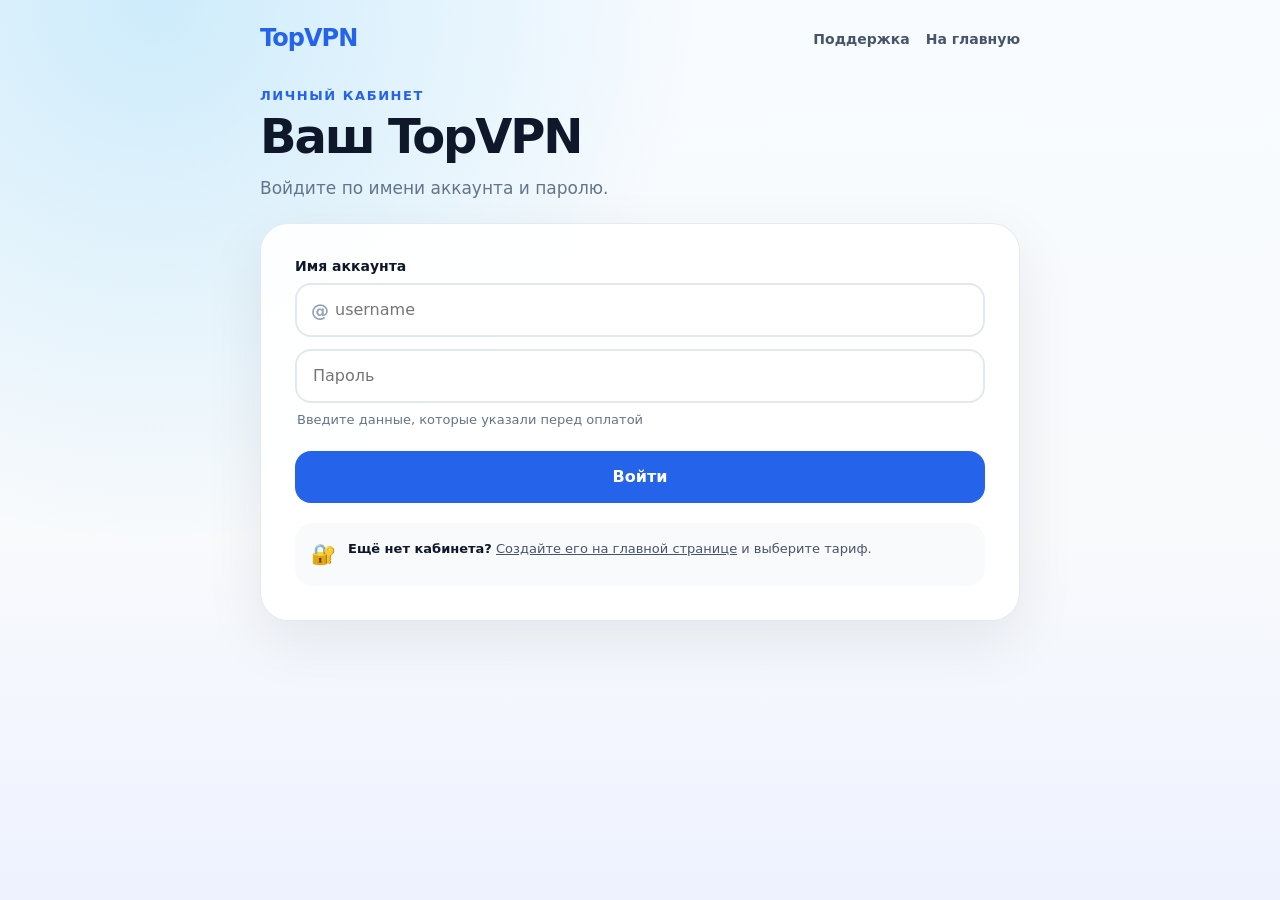
==== account/index.html @ 08527254 "Style platform download links as buttons" ====
<!doctype html>
<html lang="ru">
<head>
  <meta charset="UTF-8" />
  <meta name="viewport" content="width=device-width, initial-scale=1.0, viewport-fit=cover" />
  <meta name="description" content="Личный кабинет TopVPN" />
  <meta name="referrer" content="no-referrer" />
  <title>Личный кабинет — TopVPN</title>
  <style>
    :root {
      color-scheme: light;
      --blue: #2563eb;
      --blue-dark: #1d4ed8;
      --ink: #0f172a;
      --muted: #64748b;
      --line: #e2e8f0;
      --surface: #ffffff;
      --soft: #eff6ff;
      --success: #15803d;
      --danger: #b91c1c;
    }
    * { box-sizing: border-box; }
    html, body { margin: 0; min-height: 100%; }
    body {
      min-height: 100vh;
      background:
        radial-gradient(circle at 12% 0%, rgba(14,165,233,.18), transparent 34rem),
        linear-gradient(180deg, #f8fbff 0%, #f8fafc 60%, #eef2ff 100%);
      color: var(--ink);
      font-family: ui-sans-serif, system-ui, -apple-system, "Segoe UI", Roboto, Arial, sans-serif;
    }
    button, input { font: inherit; }
    a { color: inherit; }
    .shell { width: min(100% - 32px, 760px); margin: 0 auto; padding: 24px 0 48px; }
    .topbar { display: flex; align-items: center; justify-content: space-between; gap: 16px; margin-bottom: 36px; }
    .brand { color: var(--blue); font-size: 24px; font-weight: 900; text-decoration: none; letter-spacing: -.04em; }
    .home { color: #475569; font-size: 14px; font-weight: 700; text-decoration: none; }
    .home:hover { color: var(--blue); }
    .hero { margin-bottom: 20px; }
    .eyebrow { margin: 0 0 8px; color: var(--blue); font-size: 13px; font-weight: 800; text-transform: uppercase; letter-spacing: .12em; }
    h1 { margin: 0; font-size: clamp(32px, 8vw, 48px); line-height: 1.05; letter-spacing: -.045em; }
    .lead { max-width: 610px; margin: 14px 0 0; color: var(--muted); font-size: 17px; line-height: 1.6; }
    .card { padding: clamp(22px, 5vw, 34px); background: rgba(255,255,255,.92); border: 1px solid rgba(226,232,240,.9); border-radius: 28px; box-shadow: 0 20px 60px rgba(15,23,42,.08); }
    .hidden { display: none !important; }
    .field-label { display: block; margin-bottom: 9px; font-size: 14px; font-weight: 800; }
    .input-wrap { position: relative; }
    .at { position: absolute; left: 16px; top: 50%; transform: translateY(-50%); color: #94a3b8; font-size: 18px; font-weight: 800; }
    input {
      width: 100%; min-height: 54px; padding: 0 16px 0 38px; border: 2px solid var(--line); border-radius: 16px;
      background: #fff; color: var(--ink); outline: 0; transition: border-color .16s, box-shadow .16s;
    }
    input:focus { border-color: #60a5fa; box-shadow: 0 0 0 4px rgba(96,165,250,.15); }
    input[aria-invalid="true"] { border-color: #f87171; }
    input.password { margin-top: 12px; padding-left: 16px; }
    .hint { min-height: 22px; margin: 8px 2px 18px; color: var(--muted); font-size: 13px; line-height: 1.45; }
    .hint.success { color: var(--success); }
    .hint.error { color: var(--danger); }
    .button {
      display: inline-flex; min-height: 52px; align-items: center; justify-content: center; gap: 8px; border: 0; border-radius: 16px;
      padding: 0 22px; background: var(--blue); color: #fff; font-weight: 850; cursor: pointer; text-decoration: none;
      transition: transform .15s, background .15s, opacity .15s;
    }
    .button:hover { background: var(--blue-dark); transform: translateY(-1px); }
    .button:disabled { cursor: not-allowed; opacity: .48; transform: none; }
    .button.secondary { background: var(--soft); color: var(--blue-dark); }
    .button.secondary:hover { background: #dbeafe; }
    .button.ghost { min-height: 42px; padding: 0; background: transparent; color: var(--muted); font-size: 14px; }
    .button.ghost:hover { color: var(--ink); transform: none; }
    .wide { width: 100%; }
    .privacy { display: flex; gap: 12px; margin-top: 20px; padding: 16px; border-radius: 18px; background: #f8fafc; color: #475569; font-size: 13px; line-height: 1.55; }
    .privacy strong { color: var(--ink); }
    .privacy-icon { flex: 0 0 auto; font-size: 20px; }
    .account-head { display: flex; align-items: flex-start; justify-content: space-between; gap: 18px; margin-bottom: 28px; }
    .account-name { margin: 3px 0 4px; font-size: 30px; font-weight: 900; letter-spacing: -.035em; }
    .setup-guide { margin-bottom: 16px; background: linear-gradient(145deg, #eff6ff, #fff); }
    .setup-guide h2 { margin: 0 0 10px; font-size: 19px; }
    .setup-guide ol { margin: 0; padding-left: 22px; color: #475569; font-size: 14px; line-height: 1.7; }
    .setup-guide a { color: var(--blue-dark); font-weight: 800; }
    .setup-apps { margin: 0 0 12px; color: var(--muted); font-size: 14px; line-height: 1.6; }
    .setup-platforms { display: flex; flex-wrap: wrap; gap: 8px; margin: 10px 0 16px; }
    .setup-platforms a { display: inline-flex; align-items: center; min-height: 36px; padding: 0 13px; border: 1px solid #bfdbfe; border-radius: 999px; background: #eff6ff; color: var(--blue-dark); font-size: 13px; font-weight: 800; text-decoration: none; transition: background .15s, transform .15s; }
    .setup-platforms a:hover { background: #dbeafe; transform: translateY(-1px); }
    .status { display: inline-flex; align-items: center; gap: 7px; color: var(--success); font-size: 13px; font-weight: 800; }
    .status::before { content: ""; width: 8px; height: 8px; border-radius: 50%; background: #22c55e; box-shadow: 0 0 0 4px #dcfce7; }
    .grid { display: grid; grid-template-columns: repeat(2, 1fr); gap: 14px; }
    .panel { min-height: 150px; padding: 20px; border: 1px solid var(--line); border-radius: 20px; background: #fff; }
    .panel h2 { margin: 0 0 8px; font-size: 17px; }
    .panel p { margin: 0; color: var(--muted); font-size: 14px; line-height: 1.55; }
    .panel .button { margin-top: 18px; min-height: 44px; width: 100%; font-size: 14px; }
    .devices-panel { grid-column: 1 / -1; }
    .devices-head { display: flex; align-items: flex-start; justify-content: space-between; gap: 14px; margin-bottom: 18px; }
    .devices-head .button { width: auto; margin: 0; }
    .device-list { display: grid; gap: 12px; }
    .device-card { padding: 18px; border: 1px solid var(--line); border-radius: 18px; background: #f8fafc; }
    .device-title { display: flex; align-items: center; justify-content: space-between; gap: 12px; }
    .device-title strong { font-size: 17px; }
    .device-actions { display: flex; flex-wrap: wrap; gap: 8px; margin-top: 14px; }
    .device-actions .button { width: auto; min-height: 40px; margin: 0; padding: 0 14px; }
    .device-actions .danger { background: #fee2e2; color: var(--danger); }
    .device-actions .danger:hover { background: #fecaca; }
    .device-form { display: flex; gap: 10px; margin: 14px 0 18px; }
    .device-form input { min-height: 48px; padding: 0 14px; }
    .device-form .button { flex: 0 0 auto; width: auto; min-height: 48px; margin: 0; }
    .inline-form { margin-top: 14px; }
    .inline-form input { min-height: 46px; margin-top: 9px; padding: 0 14px; }
    .inline-form .button { margin-top: 10px; }
    .empty { grid-column: 1 / -1; min-height: 180px; display: flex; flex-direction: column; align-items: center; justify-content: center; text-align: center; background: linear-gradient(145deg, #fff, #f8fbff); }
    .empty-icon { margin-bottom: 12px; font-size: 30px; }
    .actions { display: flex; flex-wrap: wrap; gap: 10px; margin-top: 16px; }
    .toast { position: fixed; left: 50%; bottom: 24px; z-index: 10; transform: translate(-50%, 20px); padding: 12px 16px; border-radius: 14px; background: #0f172a; color: #fff; font-size: 14px; font-weight: 700; opacity: 0; pointer-events: none; transition: .2s; }
    .toast.show { opacity: 1; transform: translate(-50%, 0); }
    .loader { width: 30px; height: 30px; margin: 44px auto; border: 3px solid #dbeafe; border-top-color: var(--blue); border-radius: 50%; animation: spin .8s linear infinite; }
    @keyframes spin { to { transform: rotate(360deg); } }
    @media (max-width: 620px) {
      .shell { width: min(100% - 24px, 760px); padding-top: 18px; }
      .topbar { margin-bottom: 30px; }
      .card { border-radius: 24px; }
      .grid { grid-template-columns: 1fr; }
      .account-head { display: block; }
      .account-head .button { margin-top: 16px; width: 100%; }
      .devices-head, .device-form { display: block; }
      .devices-head .button, .device-form .button { width: 100%; margin-top: 10px; }
    }
  </style>
</head>
<body>
  <main class="shell">
    <nav class="topbar">
      <a class="brand" href="/">TopVPN</a>
      <div><a class="home" href="/support/" style="margin-right:16px">Поддержка</a><a class="home" href="/">На главную</a></div>
    </nav>

    <section class="hero">
      <p class="eyebrow">Личный кабинет</p>
      <h1 id="pageTitle">Ваш TopVPN</h1>
      <p class="lead" id="pageLead">Войдите по имени аккаунта и паролю.</p>
    </section>

    <section class="card" id="loadingView" aria-label="Загрузка">
      <div class="loader"></div>
    </section>

    <section class="card hidden" id="registerView">
      <form id="registerForm" novalidate>
        <label class="field-label" for="username">Имя аккаунта</label>
        <div class="input-wrap">
          <span class="at">@</span>
          <input id="username" name="username" type="text" inputmode="text" autocomplete="username"
                 minlength="3" maxlength="24" spellcheck="false" placeholder="username"
                 aria-describedby="usernameHint" />
        </div>
        <input class="password" id="password" name="password" type="password" autocomplete="current-password"
               minlength="8" maxlength="128" placeholder="Пароль" aria-describedby="usernameHint" />
        <div class="hint" id="usernameHint">Введите данные, которые указали перед оплатой</div>
        <button class="button wide" id="createButton" type="submit">Войти</button>
      </form>
      <div class="privacy">
        <span class="privacy-icon">🔐</span>
        <div><strong>Ещё нет кабинета?</strong> <a href="/#registration">Создайте его на главной странице</a> и выберите тариф.</div>
      </div>
    </section>

    <section class="card hidden" id="accountView">
      <div class="account-head">
        <div>
          <div class="status">Кабинет активен</div>
          <div class="account-name" id="accountName"></div>
        </div>
        <a class="button secondary" href="/#registration">Купить или продлить</a>
      </div>

      <section class="panel setup-guide" aria-labelledby="setupGuideTitle">
        <h2 id="setupGuideTitle">Как подключиться</h2>
        <p class="setup-apps">Выберите платформу, чтобы открыть страницу приложения:</p>
        <nav class="setup-platforms" aria-label="Скачать приложение для платформы">
          <a href="https://apps.apple.com/app/defaultvpn/id6744725017" target="_blank" rel="noopener">iPhone / iPad</a>
          <a href="https://play.google.com/store/apps/details?id=org.amnezia.vpn" target="_blank" rel="noopener">Android</a>
          <a href="https://github.com/amnezia-vpn/amnezia-client/releases/latest" target="_blank" rel="noopener">Windows</a>
          <a href="https://github.com/amnezia-vpn/amnezia-client/releases/latest" target="_blank" rel="noopener">macOS</a>
          <a href="https://github.com/amnezia-vpn/amnezia-client/releases/latest" target="_blank" rel="noopener">Linux</a>
        </nav>
        <ol>
          <li>Установите приложение для своего устройства по ссылке выше.</li>
          <li>В карточке подключения нажмите «Скопировать ключ».</li>
          <li>В приложении добавьте подключение по ключу, вставьте ссылку <code>vpn://</code> и нажмите «Подключить».</li>
        </ol>
      </section>

      <div class="grid">
        <div class="panel empty" id="subscriptionsPanel">
          <div class="empty-icon">🛡️</div>
          <h2>Подключений пока нет</h2>
          <p>После покупки здесь появятся срок подписки, трафик и кнопка подключения.</p>
        </div>
        <div class="panel">
          <h2>Безопасность</h2>
          <p>Измените пароль для входа в личный кабинет.</p>
          <button class="button secondary" id="changePasswordButton" type="button">Изменить пароль</button>
          <form class="inline-form hidden" id="passwordForm">
            <input id="currentPassword" type="password" autocomplete="current-password" placeholder="Текущий пароль" required />
            <input id="newPassword" type="password" autocomplete="new-password" minlength="8" maxlength="128" placeholder="Новый пароль — от 8 символов" required />
            <input id="confirmPassword" type="password" autocomplete="new-password" minlength="8" maxlength="128" placeholder="Повторите новый пароль" required />
            <button class="button" id="savePasswordButton" type="submit">Сохранить пароль</button>
          </form>
        </div>
        <div class="panel">
          <h2>Доступ к кабинету</h2>
          <p>Для входа с другого устройства используйте имя аккаунта и пароль.</p>
        </div>
      </div>

      <div class="actions">
        <button class="button ghost" id="forgetButton" type="button">Выйти на этом устройстве</button>
      </div>
    </section>
  </main>

  <div class="toast" id="toast" role="status" aria-live="polite"></div>

  <script>
  (function () {
    "use strict";

    var API = location.hostname === "gotopvpn.github.io" ? "https://topvpn.site/api/account/v1" : "/api/account/v1";
    var TOKEN_KEY = "topvpn_account_token";
    var token = "";
    var loadingView = document.getElementById("loadingView");
    var registerView = document.getElementById("registerView");
    var accountView = document.getElementById("accountView");
    var usernameInput = document.getElementById("username");
    var passwordInput = document.getElementById("password");
    var usernameHint = document.getElementById("usernameHint");
    var loginButton = document.getElementById("createButton");

    function normalizeUsername(value) { return String(value || "").trim().toLowerCase(); }
    function setView(view) {
      loadingView.classList.toggle("hidden", view !== "loading");
      registerView.classList.toggle("hidden", view !== "register");
      accountView.classList.toggle("hidden", view !== "account");
    }
    function setHint(text, state) {
      usernameHint.textContent = text;
      usernameHint.className = "hint" + (state ? " " + state : "");
    }
    function toast(message) {
      var el = document.getElementById("toast");
      el.textContent = message;
      el.classList.add("show");
      window.clearTimeout(toast.timer);
      toast.timer = window.setTimeout(function () { el.classList.remove("show"); }, 2500);
    }
    async function request(path, options) {
      var response = await fetch(API + path, options || {});
      var data = {};
      try { data = await response.json(); } catch (_) {}
      if (!response.ok) {
        var error = new Error(data.message || data.error || "request_failed");
        error.status = response.status;
        error.code = data.error;
        throw error;
      }
      return data;
    }
    function renderAccount(account) {
      document.getElementById("pageTitle").textContent = "Ваш TopVPN";
      document.getElementById("pageLead").textContent = "Управляйте подключениями и подпиской в одном месте.";
      document.getElementById("accountName").textContent = "@" + account.username;
      renderDevices(account);
      setView("account");
    }
    function renderDevices(account) {
      var panel = document.getElementById("subscriptionsPanel");
      var devices = account.devices || [];
      var limit = account.deviceLimit || 5;
      var activeSubscription = Number(account.subscriptionExpiresAt || 0) > Date.now() / 1000;
      panel.className = "panel devices-panel";
      panel.innerHTML = "";
      var head = document.createElement("div");
      head.className = "devices-head";
      var heading = document.createElement("div");
      var title = document.createElement("h2"); title.textContent = "Мои подключения";
      var counter = document.createElement("p"); counter.textContent = devices.length + " из " + limit + " подключений";
      heading.append(title, counter);
      var addButton = document.createElement("button");
      addButton.className = "button secondary"; addButton.type = "button"; addButton.textContent = "+ Добавить подключение";
      addButton.disabled = devices.length >= limit || !activeSubscription;
      head.append(heading, addButton); panel.appendChild(head);

      var form = document.createElement("form"); form.className = "device-form hidden";
      var input = document.createElement("input"); input.maxLength = 40; input.required = true; input.placeholder = "Например, Домашний MacBook";
      var save = document.createElement("button"); save.className = "button"; save.type = "submit"; save.textContent = "Создать";
      form.append(input, save); panel.appendChild(form);
      addButton.addEventListener("click", function () { form.classList.toggle("hidden"); if (!form.classList.contains("hidden")) input.focus(); });
      form.addEventListener("submit", async function (event) {
        event.preventDefault(); var name = input.value.trim(); if (!name) return;
        save.disabled = true; save.textContent = "Создаём…";
        try {
          var data = await request("/devices", {method:"POST",headers:{"Authorization":"Bearer "+token,"Content-Type":"application/json"},body:JSON.stringify({name:name})});
          renderAccount(data.account); toast("Подключение создано");
        } catch (error) { toast(error.message || "Не удалось создать подключение"); }
        finally { save.disabled = false; save.textContent = "Создать"; }
      });

      if (!activeSubscription) {
        var notice = document.createElement("p"); notice.textContent = "Подписка не активна. Оплатите или продлите её, чтобы создавать подключения."; panel.appendChild(notice);
      }
      if (!devices.length) {
        var empty = document.createElement("p"); empty.textContent = activeSubscription ? "Создайте первое подключение." : "После оплаты здесь появится первое подключение."; panel.appendChild(empty); return;
      }
      var list = document.createElement("div"); list.className = "device-list"; panel.appendChild(list);
      devices.forEach(function (device) { list.appendChild(deviceCard(device)); });
    }
    function deviceCard(device) {
      var card = document.createElement("article"); card.className = "device-card";
      var row = document.createElement("div"); row.className = "device-title";
      var name = document.createElement("strong"); name.textContent = device.name;
      var state = document.createElement("span"); state.className = "status"; state.textContent = device.status === "active" ? "Активно" : "Приостановлено";
      row.append(name, state); card.appendChild(row);
      var expiry = document.createElement("p");
      expiry.textContent = device.expiresAt ? "Доступ до " + new Date(device.expiresAt * 1000).toLocaleDateString("ru-RU", {day:"numeric",month:"long",year:"numeric"}) : "Срок пока не задан";
      card.appendChild(expiry);
      var actions = document.createElement("div"); actions.className = "device-actions";
      if (device.vpnLink) actions.appendChild(actionButton("Скопировать ключ", function () { copyText(device.vpnLink, "Ключ скопирован"); }));
      if (device.config) actions.appendChild(actionButton("Скачать файл", function () { downloadConfig(device.config, device.name); }));
      var rename = actionButton("Переименовать", function () { showRenameForm(card, device); }); rename.classList.add("secondary"); actions.appendChild(rename);
      var remove = actionButton("Удалить", async function () {
        if (!window.confirm("Удалить подключение «" + device.name + "»? Этот ключ перестанет работать.")) return;
        remove.disabled = true;
        try { var data = await request("/devices/"+encodeURIComponent(device.id),{method:"DELETE",headers:{"Authorization":"Bearer "+token}}); renderAccount(data.account); toast("Подключение удалено"); }
        catch (error) { remove.disabled = false; toast(error.message || "Не удалось удалить подключение"); }
      }); remove.classList.add("danger"); actions.appendChild(remove);
      card.appendChild(actions); return card;
    }
    function actionButton(label, handler) {
      var button = document.createElement("button"); button.className = "button secondary"; button.type = "button"; button.textContent = label; button.addEventListener("click", handler); return button;
    }
    function showRenameForm(card, device) {
      if (card.querySelector(".rename-form")) return;
      var form = document.createElement("form"); form.className = "device-form rename-form";
      var input = document.createElement("input"); input.value = device.name; input.maxLength = 40; input.required = true;
      var save = document.createElement("button"); save.className = "button"; save.type = "submit"; save.textContent = "Сохранить";
      form.append(input, save); card.appendChild(form); input.focus(); input.select();
      form.addEventListener("submit", async function (event) {
        event.preventDefault(); save.disabled = true;
        try { var data = await request("/devices/"+encodeURIComponent(device.id),{method:"PATCH",headers:{"Authorization":"Bearer "+token,"Content-Type":"application/json"},body:JSON.stringify({name:input.value.trim()})}); renderAccount(data.account); toast("Название сохранено"); }
        catch (error) { save.disabled = false; toast(error.message || "Не удалось переименовать подключение"); }
      });
    }
    async function copyText(value, successMessage) {
      try {
        await navigator.clipboard.writeText(value);
        toast(successMessage);
      } catch (_) {
        window.prompt("Скопируйте ключ", value);
      }
    }
    function downloadConfig(config, name) {
      var blob = new Blob([config], { type: "text/plain;charset=utf-8" });
      var url = URL.createObjectURL(blob);
      var link = document.createElement("a");
      link.href = url;
      link.download = "TopVPN-" + String(name || "connection").replace(/[^a-zA-Z0-9а-яА-ЯёЁ_-]+/g, "-") + ".conf";
      document.body.appendChild(link);
      link.click();
      link.remove();
      URL.revokeObjectURL(url);
    }
    async function loadAccount() {
      try {
        var data = await request("/account", { headers: { "Authorization": "Bearer " + token } });
        renderAccount(data.account);
        checkReturnedPayment();
      } catch (error) {
        if (error.status === 401) localStorage.removeItem(TOKEN_KEY);
        token = "";
        history.replaceState(null, "", "/account/");
        setView("register");
        setHint(error.status === 401 ? "Сессия закончилась. Войдите снова" : "Не удалось связаться с сервером", "error");
      }
    }
    document.getElementById("registerForm").addEventListener("submit", async function (event) {
      event.preventDefault();
      var username = normalizeUsername(usernameInput.value);
      if (!username || passwordInput.value.length < 8) {
        setHint("Введите имя аккаунта и пароль не короче 8 символов", "error");
        return;
      }
      loginButton.disabled = true;
      loginButton.textContent = "Входим…";
      try {
        var data = await request("/sessions", {
          method: "POST", headers: { "Content-Type": "application/json" },
          body: JSON.stringify({ username: username, password: passwordInput.value })
        });
        token = data.token;
        localStorage.setItem(TOKEN_KEY, token);
        renderAccount(data.account);
        checkReturnedPayment();
      } catch (_) {
        setHint("Неверное имя аккаунта или пароль", "error");
      } finally {
        loginButton.disabled = false;
        loginButton.textContent = "Войти";
      }
    });
    async function checkReturnedPayment() {
      var params = new URLSearchParams(window.location.search);
      var paymentId = params.get("payment");
      if (!paymentId || !token) return;
      try {
        var data = await request("/payments/" + encodeURIComponent(paymentId), { headers: { "Authorization": "Bearer " + token } });
        var labels = { paid: "Тестовая оплата прошла", created: "Ожидаем тестовую оплату", processing: "Тестовая оплата обрабатывается", expired: "Время оплаты истекло", canceled: "Оплата отменена" };
        toast(labels[data.payment.status] || "Статус оплаты: " + data.payment.status);
        if (data.payment.fulfilled) {
          var refreshed = await request("/account", { headers: { "Authorization": "Bearer " + token } });
          renderAccount(refreshed.account);
        }
      } catch (_) {
        toast("Не удалось проверить статус оплаты");
      }
      history.replaceState(null, "", "/account/");
    }
    async function changePassword(event) {
      event.preventDefault();
      var currentPassword = document.getElementById("currentPassword");
      var newPassword = document.getElementById("newPassword");
      var confirmPassword = document.getElementById("confirmPassword");
      if (newPassword.value.length < 8) { toast("Новый пароль должен содержать не менее 8 символов"); return; }
      if (newPassword.value !== confirmPassword.value) { toast("Новые пароли не совпадают"); return; }
      var button = document.getElementById("savePasswordButton");
      button.disabled = true;
      button.textContent = "Сохраняем…";
      try {
        await request("/account/password", {
          method: "PATCH", headers: { "Authorization": "Bearer " + token, "Content-Type": "application/json" },
          body: JSON.stringify({ currentPassword: currentPassword.value, newPassword: newPassword.value })
        });
        document.getElementById("passwordForm").reset();
        document.getElementById("passwordForm").classList.add("hidden");
        toast("Пароль изменён");
      } catch (error) {
        toast(error.code === "invalid_current_password" ? "Неверный текущий пароль" : (error.message || "Не удалось изменить пароль"));
      } finally {
        button.disabled = false;
        button.textContent = "Сохранить пароль";
      }
    }
    document.getElementById("changePasswordButton").addEventListener("click", function () {
      document.getElementById("passwordForm").classList.toggle("hidden");
    });
    document.getElementById("passwordForm").addEventListener("submit", changePassword);
    document.getElementById("forgetButton").addEventListener("click", function () {
      localStorage.removeItem(TOKEN_KEY);
      token = "";
      history.replaceState(null, "", "/account/");
      window.location.reload();
    });
    token = localStorage.getItem(TOKEN_KEY) || "";
    if (token) loadAccount(); else setView("register");
  })();
  </script>
</body>
</html>
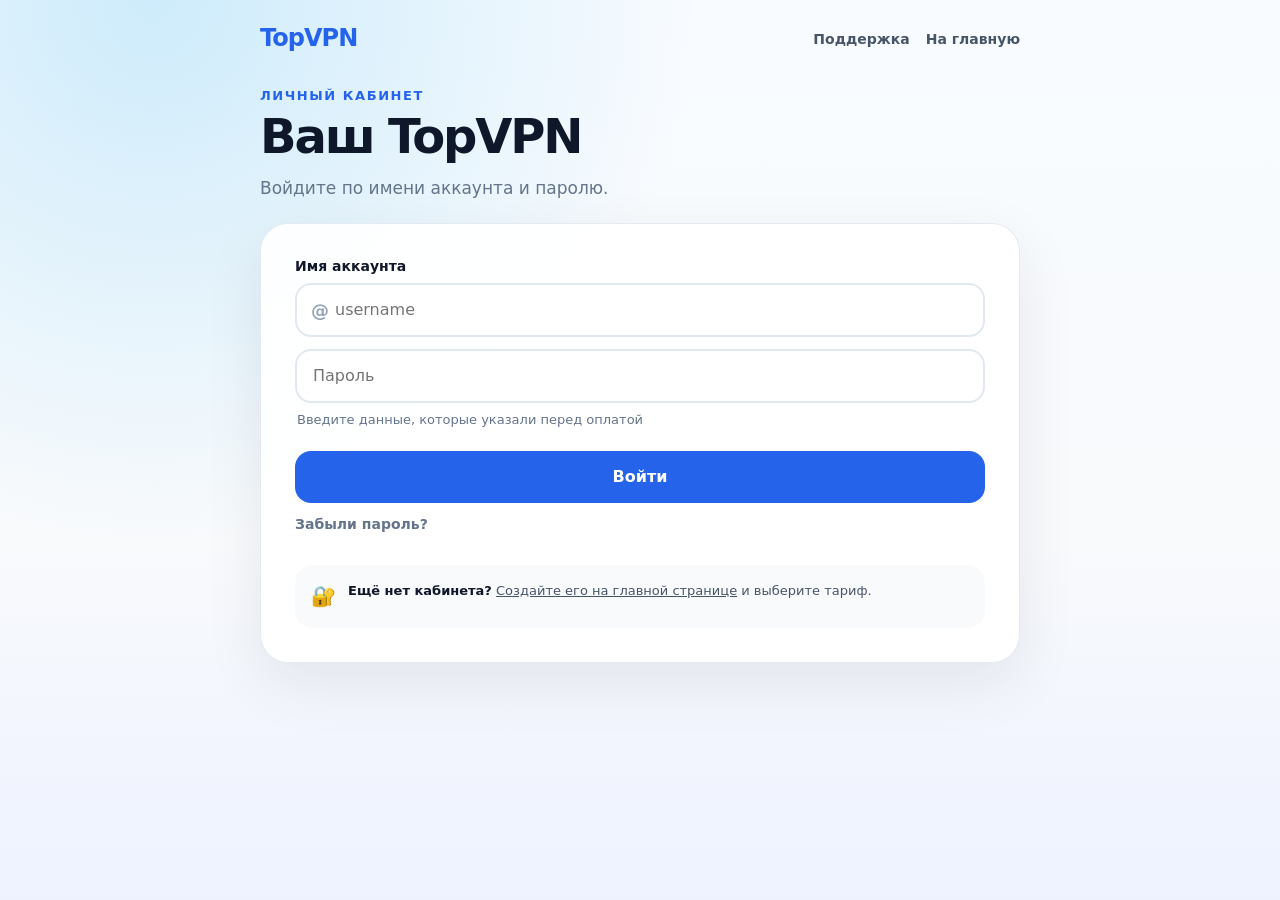
==== commit 94a7e07a: "Add account email and password recovery" ====
--- a/account/index.html
+++ b/account/index.html
@@ -154,6 +154,19 @@
         <div class="hint" id="usernameHint">Введите данные, которые указали перед оплатой</div>
         <button class="button wide" id="createButton" type="submit">Войти</button>
       </form>
+      <button class="button ghost" id="showResetRequest" type="button">Забыли пароль?</button>
+      <form class="inline-form hidden" id="resetRequestForm">
+        <label class="field-label" for="resetUsername">Имя аккаунта</label>
+        <input id="resetUsername" autocomplete="username" required placeholder="username" />
+        <p class="hint" id="resetRequestHint">Ссылка придёт на подтверждённый адрес email.</p>
+        <button class="button wide" id="sendResetButton" type="submit">Отправить ссылку</button>
+      </form>
+      <form class="inline-form hidden" id="resetPasswordForm">
+        <label class="field-label" for="resetNewPassword">Новый пароль</label>
+        <input id="resetNewPassword" type="password" autocomplete="new-password" minlength="8" maxlength="128" required placeholder="Не менее 8 символов" />
+        <input id="resetConfirmPassword" type="password" autocomplete="new-password" minlength="8" maxlength="128" required placeholder="Повторите пароль" />
+        <button class="button wide" id="confirmResetButton" type="submit">Сохранить новый пароль</button>
+      </form>
       <div class="privacy">
         <span class="privacy-icon">🔐</span>
         <div><strong>Ещё нет кабинета?</strong> <a href="/#registration">Создайте его на главной странице</a> и выберите тариф.</div>
@@ -175,15 +188,28 @@
         <nav class="setup-platforms" aria-label="Скачать приложение для платформы">
           <a href="https://apps.apple.com/app/defaultvpn/id6744725017" target="_blank" rel="noopener">iPhone / iPad</a>
           <a href="https://play.google.com/store/apps/details?id=org.amnezia.vpn" target="_blank" rel="noopener">Android</a>
-          <a href="https://github.com/amnezia-vpn/amnezia-client/releases/latest" target="_blank" rel="noopener">Windows</a>
-          <a href="https://github.com/amnezia-vpn/amnezia-client/releases/latest" target="_blank" rel="noopener">macOS</a>
-          <a href="https://github.com/amnezia-vpn/amnezia-client/releases/latest" target="_blank" rel="noopener">Linux</a>
+          <a href="https://github.com/amnezia-vpn/amnezia-client/releases/download/5.0.3.0/AmneziaVPN_5.0.3.0_windows_x64.exe" target="_blank" rel="noopener">Windows</a>
+          <a href="https://github.com/amnezia-vpn/amnezia-client/releases/download/5.0.3.0/AmneziaVPN_5.0.3.0_macos_x64.pkg" target="_blank" rel="noopener">macOS</a>
+          <a href="https://github.com/amnezia-vpn/amnezia-client/releases/download/5.0.3.0/AmneziaVPN_5.0.3.0_linux_x64.run" target="_blank" rel="noopener">Linux</a>
         </nav>
         <ol>
           <li>Установите приложение для своего устройства по ссылке выше.</li>
           <li>В карточке подключения нажмите «Скопировать ключ».</li>
           <li>В приложении добавьте подключение по ключу, вставьте ссылку <code>vpn://</code> и нажмите «Подключить».</li>
         </ol>
+      </section>
+
+      <section class="panel" aria-labelledby="emailTitle">
+        <h2 id="emailTitle">Уведомления по email</h2>
+        <p id="emailStatus">Добавьте и подтвердите адрес, чтобы получать ответы поддержки и напоминания о подписке.</p>
+        <form class="inline-form" id="emailForm">
+          <input id="accountEmail" type="email" maxlength="254" autocomplete="email" placeholder="name@example.com" required />
+          <button class="button secondary" id="sendEmailCodeButton" type="submit">Отправить код</button>
+        </form>
+        <form class="inline-form hidden" id="emailVerifyForm">
+          <input id="emailVerificationCode" inputmode="numeric" autocomplete="one-time-code" pattern="[0-9]{8}" maxlength="8" placeholder="Код из письма" required />
+          <button class="button" id="confirmEmailButton" type="submit">Подтвердить email</button>
+        </form>
       </section>
 
       <div class="grid">
@@ -231,6 +257,7 @@
     var passwordInput = document.getElementById("password");
     var usernameHint = document.getElementById("usernameHint");
     var loginButton = document.getElementById("createButton");
+    var resetToken = new URLSearchParams(location.search).get("reset") || "";
 
     function normalizeUsername(value) { return String(value || "").trim().toLowerCase(); }
     function setView(view) {
@@ -265,8 +292,19 @@
       document.getElementById("pageTitle").textContent = "Ваш TopVPN";
       document.getElementById("pageLead").textContent = "Управляйте подключениями и подпиской в одном месте.";
       document.getElementById("accountName").textContent = "@" + account.username;
+      renderEmail(account);
       renderDevices(account);
       setView("account");
+    }
+    function renderEmail(account) {
+      var status = document.getElementById("emailStatus");
+      var address = document.getElementById("accountEmail");
+      var verify = document.getElementById("emailVerifyForm");
+      address.value = account.pendingEmail || account.email || "";
+      verify.classList.toggle("hidden", !account.pendingEmail);
+      if (account.pendingEmail) status.textContent = "Код отправлен на " + account.pendingEmail + ". Введите его ниже; он действует 30 минут.";
+      else if (account.emailVerified) status.textContent = "Адрес " + account.email + " подтверждён. На него будут приходить ответы поддержки и напоминания о подписке.";
+      else status.textContent = "Добавьте и подтвердите адрес, чтобы получать ответы поддержки и напоминания о подписке.";
     }
     function renderDevices(account) {
       var panel = document.getElementById("subscriptionsPanel");
@@ -403,6 +441,38 @@
         loginButton.textContent = "Войти";
       }
     });
+    document.getElementById("showResetRequest").addEventListener("click", function () {
+      document.getElementById("registerForm").classList.add("hidden");
+      document.querySelector("#registerView .privacy").classList.add("hidden");
+      document.getElementById("showResetRequest").classList.add("hidden");
+      document.getElementById("resetRequestForm").classList.remove("hidden");
+    });
+    document.getElementById("resetRequestForm").addEventListener("submit", async function (event) {
+      event.preventDefault();
+      var button = document.getElementById("sendResetButton"); button.disabled = true;
+      try {
+        var data = await request("/account/password/reset", {method:"POST",headers:{"Content-Type":"application/json"},body:JSON.stringify({username:normalizeUsername(document.getElementById("resetUsername").value)})});
+        document.getElementById("resetRequestHint").textContent = data.message || "Если аккаунт с подтверждённой почтой существует, письмо отправлено.";
+      } catch (error) { document.getElementById("resetRequestHint").textContent = error.message || "Не удалось отправить письмо."; }
+      finally { button.disabled = false; }
+    });
+    document.getElementById("resetPasswordForm").addEventListener("submit", async function (event) {
+      event.preventDefault();
+      var password = document.getElementById("resetNewPassword").value;
+      if (password !== document.getElementById("resetConfirmPassword").value) { toast("Пароли не совпадают"); return; }
+      var button = document.getElementById("confirmResetButton"); button.disabled = true;
+      try {
+        var data = await request("/account/password/reset/confirm", {method:"POST",headers:{"Content-Type":"application/json"},body:JSON.stringify({token:resetToken,newPassword:password})});
+        localStorage.removeItem(TOKEN_KEY); token = ""; resetToken = "";
+        history.replaceState(null,"","/account/");
+        document.getElementById("resetPasswordForm").classList.add("hidden");
+        document.getElementById("registerForm").classList.remove("hidden");
+        document.getElementById("showResetRequest").classList.remove("hidden");
+        document.querySelector("#registerView .privacy").classList.remove("hidden");
+        setHint(data.message || "Пароль изменён. Войдите с новым паролем", "success");
+      } catch (error) { toast(error.message || "Ссылка недействительна или истекла"); }
+      finally { button.disabled = false; }
+    });
     async function checkReturnedPayment() {
       var params = new URLSearchParams(window.location.search);
       var paymentId = params.get("payment");
@@ -449,13 +519,51 @@
       document.getElementById("passwordForm").classList.toggle("hidden");
     });
     document.getElementById("passwordForm").addEventListener("submit", changePassword);
+    document.getElementById("emailForm").addEventListener("submit", async function (event) {
+      event.preventDefault();
+      var button = document.getElementById("sendEmailCodeButton");
+      button.disabled = true;
+      try {
+        await request("/account/email/verification", {
+          method: "POST", headers: { "Authorization": "Bearer " + token, "Content-Type": "application/json" },
+          body: JSON.stringify({ email: document.getElementById("accountEmail").value.trim() })
+        });
+        var refreshed = await request("/account", { headers: { "Authorization": "Bearer " + token } });
+        renderAccount(refreshed.account);
+        toast(refreshed.account.emailVerified ? "Этот адрес уже подтверждён" : "Код отправлен на почту");
+      } catch (error) { toast(error.message || "Не удалось отправить код"); }
+      finally { button.disabled = false; }
+    });
+    document.getElementById("emailVerifyForm").addEventListener("submit", async function (event) {
+      event.preventDefault();
+      var button = document.getElementById("confirmEmailButton");
+      button.disabled = true;
+      try {
+        await request("/account/email/verification/confirm", {
+          method: "POST", headers: { "Authorization": "Bearer " + token, "Content-Type": "application/json" },
+          body: JSON.stringify({ code: document.getElementById("emailVerificationCode").value.trim() })
+        });
+        document.getElementById("emailVerificationCode").value = "";
+        var refreshed = await request("/account", { headers: { "Authorization": "Bearer " + token } });
+        renderAccount(refreshed.account);
+        toast("Email подтверждён");
+      } catch (error) { toast(error.message || "Не удалось подтвердить email"); }
+      finally { button.disabled = false; }
+    });
     document.getElementById("forgetButton").addEventListener("click", function () {
       localStorage.removeItem(TOKEN_KEY);
       token = "";
       history.replaceState(null, "", "/account/");
       window.location.reload();
     });
-    token = localStorage.getItem(TOKEN_KEY) || "";
+    if (resetToken) {
+      localStorage.removeItem(TOKEN_KEY); token = ""; setView("register");
+      document.getElementById("registerForm").classList.add("hidden");
+      document.getElementById("showResetRequest").classList.add("hidden");
+      document.querySelector("#registerView .privacy").classList.add("hidden");
+      document.getElementById("resetPasswordForm").classList.remove("hidden");
+    }
+    token = resetToken ? "" : (localStorage.getItem(TOKEN_KEY) || "");
     if (token) loadAccount(); else setView("register");
   })();
   </script>
